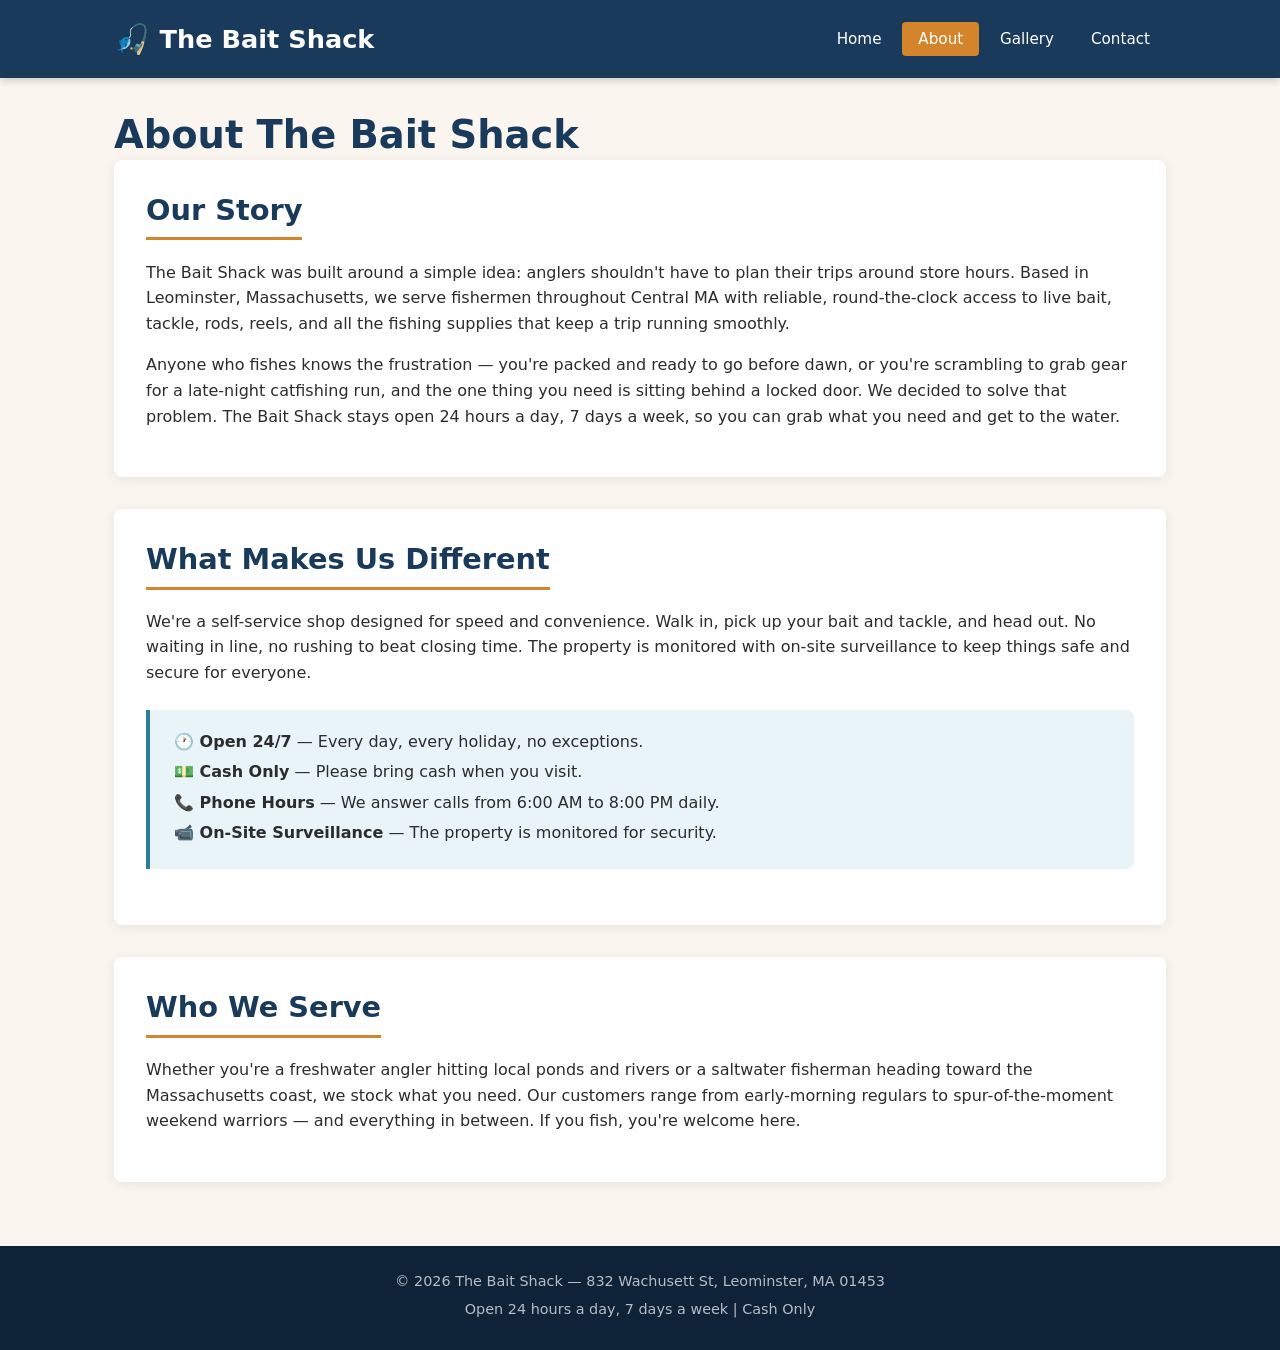
==== about.html @ 9daf9a94 "feat: initial site" ====
<!DOCTYPE html>
<html lang="en">
<head>
    <meta charset="UTF-8">
    <meta name="viewport" content="width=device-width, initial-scale=1.0">
    <meta name="description" content="Learn about The Bait Shack — a 24/7 self-service bait and tackle shop in Leominster, MA, built for anglers who need supplies on their schedule.">
    <title>About Us | The Bait Shack — Leominster, MA</title>
    <link rel="stylesheet" href="css/style.css">
</head>
<body>

    <header>
        <div class="header-inner">
            <a href="index.html" class="logo">
                <span>🎣</span> The Bait Shack
            </a>
            <nav>
                <ul>
                    <li><a href="index.html">Home</a></li>
                    <li><a href="about.html" class="active">About</a></li>
                    <li><a href="gallery.html">Gallery</a></li>
                    <li><a href="contact.html">Contact</a></li>
                </ul>
            </nav>
        </div>
    </header>

    <main>

        <h1>About The Bait Shack</h1>

        <section class="about-section">
            <h2>Our Story</h2>
            <p>
                The Bait Shack was built around a simple idea: anglers shouldn't have to plan their trips around
                store hours. Based in Leominster, Massachusetts, we serve fishermen throughout Central MA with
                reliable, round-the-clock access to live bait, tackle, rods, reels, and all the fishing supplies
                that keep a trip running smoothly.
            </p>
            <p>
                Anyone who fishes knows the frustration — you're packed and ready to go before dawn, or you're
                scrambling to grab gear for a late-night catfishing run, and the one thing you need is sitting
                behind a locked door. We decided to solve that problem. The Bait Shack stays open 24 hours a day,
                7 days a week, so you can grab what you need and get to the water.
            </p>
        </section>

        <section class="about-section">
            <h2>What Makes Us Different</h2>
            <p>
                We're a self-service shop designed for speed and convenience. Walk in, pick up your bait and
                tackle, and head out. No waiting in line, no rushing to beat closing time. The property is
                monitored with on-site surveillance to keep things safe and secure for everyone.
            </p>
            <div class="highlight-box">
                <p><strong>🕐 Open 24/7</strong> — Every day, every holiday, no exceptions.</p>
                <p><strong>💵 Cash Only</strong> — Please bring cash when you visit.</p>
                <p><strong>📞 Phone Hours</strong> — We answer calls from 6:00 AM to 8:00 PM daily.</p>
                <p><strong>📹 On-Site Surveillance</strong> — The property is monitored for security.</p>
            </div>
        </section>

        <section class="about-section">
            <h2>Who We Serve</h2>
            <p>
                Whether you're a freshwater angler hitting local ponds and rivers or a saltwater fisherman
                heading toward the Massachusetts coast, we stock what you need. Our customers range from
                early-morning regulars to spur-of-the-moment weekend warriors — and everything in between.
                If you fish, you're welcome here.
            </p>
        </section>

    </main>

    <footer>
        <p>&copy; 2026 The Bait Shack — 832 Wachusett St, Leominster, MA 01453</p>
        <p>Open 24 hours a day, 7 days a week | Cash Only</p>
    </footer>

</body>
</html>
---- css/style.css ----
/* ===== Reset & Base ===== */
*,
*::before,
*::after {
    margin: 0;
    padding: 0;
    box-sizing: border-box;
}

:root {
    --navy: #1a3a5c;
    --navy-dark: #0e2238;
    --sand: #f4e9d8;
    --sand-light: #faf6ef;
    --accent: #d4842a;
    --accent-hover: #b86d1e;
    --water: #2e7d9c;
    --water-light: #e8f4f8;
    --text: #2c2c2c;
    --text-light: #5a5a5a;
    --white: #ffffff;
    --shadow: 0 2px 12px rgba(0, 0, 0, 0.08);
    --shadow-hover: 0 4px 20px rgba(0, 0, 0, 0.14);
    --radius: 8px;
    --max-width: 1100px;
}

html {
    scroll-behavior: smooth;
}

body {
    font-family: "Segoe UI", system-ui, -apple-system, sans-serif;
    color: var(--text);
    background-color: var(--sand-light);
    line-height: 1.6;
    min-height: 100vh;
    display: flex;
    flex-direction: column;
}

/* ===== Typography ===== */
h1, h2, h3 {
    color: var(--navy);
    line-height: 1.3;
}

h1 {
    font-size: 2.4rem;
}

h2 {
    font-size: 1.8rem;
    margin-bottom: 1rem;
}

h3 {
    font-size: 1.25rem;
    margin-bottom: 0.5rem;
}

p {
    margin-bottom: 1rem;
    color: var(--text);
}

a {
    color: var(--water);
    text-decoration: none;
    transition: color 0.2s;
}

    a:hover {
        color: var(--accent);
    }

/* ===== Header & Navigation ===== */
header {
    background-color: var(--navy);
    color: var(--white);
    padding: 1rem 0;
    position: sticky;
    top: 0;
    z-index: 100;
    box-shadow: 0 2px 8px rgba(0, 0, 0, 0.2);
}

.header-inner {
    max-width: var(--max-width);
    margin: 0 auto;
    padding: 0 1.5rem;
    display: flex;
    align-items: center;
    justify-content: space-between;
    flex-wrap: wrap;
    gap: 1rem;
}

.logo {
    display: flex;
    align-items: center;
    gap: 0.6rem;
    font-size: 1.6rem;
    font-weight: 700;
    color: var(--white);
    text-decoration: none;
}

    .logo span {
        font-size: 1.8rem;
    }

nav ul {
    display: flex;
    list-style: none;
    gap: 0.3rem;
    flex-wrap: wrap;
}

nav a {
    color: var(--white);
    padding: 0.5rem 1rem;
    border-radius: 4px;
    font-weight: 500;
    font-size: 0.95rem;
    transition: background-color 0.2s, color 0.2s;
}

    nav a:hover,
    nav a.active {
        background-color: var(--accent);
        color: var(--white);
    }

/* ===== Main Content ===== */
main {
    flex: 1;
    max-width: var(--max-width);
    margin: 0 auto;
    padding: 2rem 1.5rem;
    width: 100%;
}

/* ===== Hero Section ===== */
.hero {
    background: linear-gradient(135deg, var(--navy) 0%, #1e5275 60%, var(--water) 100%);
    color: var(--white);
    text-align: center;
    padding: 4rem 1.5rem;
    border-radius: var(--radius);
    margin-bottom: 2.5rem;
    position: relative;
    overflow: hidden;
}

    .hero::before {
        content: "";
        position: absolute;
        inset: 0;
        background: repeating-linear-gradient( 180deg, transparent, transparent 4px, rgba(255, 255, 255, 0.03) 4px, rgba(255, 255, 255, 0.03) 6px );
        pointer-events: none;
    }

    .hero h1 {
        color: var(--white);
        font-size: 2.8rem;
        margin-bottom: 0.8rem;
    }

    .hero p {
        color: rgba(255, 255, 255, 0.9);
        font-size: 1.2rem;
        max-width: 600px;
        margin: 0 auto 1.5rem;
    }

.btn {
    display: inline-block;
    background-color: var(--accent);
    color: var(--white);
    padding: 0.75rem 2rem;
    border-radius: 4px;
    font-weight: 600;
    font-size: 1rem;
    transition: background-color 0.2s, transform 0.15s;
    text-decoration: none;
}

    .btn:hover {
        background-color: var(--accent-hover);
        color: var(--white);
        transform: translateY(-1px);
    }

/* ===== Features / Cards ===== */
.features {
    display: grid;
    grid-template-columns: repeat(auto-fit, minmax(250px, 1fr));
    gap: 1.5rem;
    margin-bottom: 2.5rem;
}

.card {
    background: var(--white);
    border-radius: var(--radius);
    padding: 1.8rem;
    box-shadow: var(--shadow);
    text-align: center;
    transition: box-shadow 0.2s;
}

    .card:hover {
        box-shadow: var(--shadow-hover);
    }

    .card .icon {
        font-size: 2.5rem;
        margin-bottom: 0.8rem;
        display: block;
    }

    .card h3 {
        margin-bottom: 0.5rem;
    }

    .card p {
        color: var(--text-light);
        font-size: 0.95rem;
        margin-bottom: 0;
    }

/* ===== About Page ===== */
.about-section {
    background: var(--white);
    border-radius: var(--radius);
    padding: 2rem;
    box-shadow: var(--shadow);
    margin-bottom: 2rem;
}

    .about-section h2 {
        border-bottom: 3px solid var(--accent);
        padding-bottom: 0.5rem;
        margin-bottom: 1.2rem;
        display: inline-block;
    }

.highlight-box {
    background: var(--water-light);
    border-left: 4px solid var(--water);
    padding: 1.2rem 1.5rem;
    border-radius: 0 var(--radius) var(--radius) 0;
    margin: 1.5rem 0;
}

    .highlight-box p {
        margin-bottom: 0.3rem;
        font-weight: 500;
    }

/* ===== Gallery Page ===== */
.gallery-grid {
    display: grid;
    grid-template-columns: repeat(auto-fit, minmax(280px, 1fr));
    gap: 1.5rem;
}

.gallery-item {
    background: var(--white);
    border-radius: var(--radius);
    overflow: hidden;
    box-shadow: var(--shadow);
    transition: box-shadow 0.2s;
}

    .gallery-item:hover {
        box-shadow: var(--shadow-hover);
    }

    .gallery-item .img-placeholder {
        height: 220px;
        display: flex;
        align-items: center;
        justify-content: center;
        font-size: 3.5rem;
        position: relative;
    }

        .gallery-item .img-placeholder.night {
            background: linear-gradient(135deg, #1a2a3a, #2c3e50);
            color: #f0e68c;
        }

        .gallery-item .img-placeholder.water {
            background: linear-gradient(135deg, #2e7d9c, #5ba4c0);
            color: #fff;
        }

        .gallery-item .img-placeholder.tackle {
            background: linear-gradient(135deg, #5d4037, #8d6e63);
            color: #ffe0b2;
        }

        .gallery-item .img-placeholder.bait {
            background: linear-gradient(135deg, #3e5c3a, #6b8f5e);
            color: #f5f0e0;
        }

        .gallery-item .img-placeholder.shop {
            background: linear-gradient(135deg, #1a3a5c, #3a6080);
            color: #fff;
        }

        .gallery-item .img-placeholder.coast {
            background: linear-gradient(135deg, #4a6fa5, #87ceeb);
            color: #fff;
        }

    .gallery-item .caption {
        padding: 1rem;
        text-align: center;
        font-weight: 500;
        color: var(--navy);
    }

/* ===== Contact Page ===== */
.contact-grid {
    display: grid;
    grid-template-columns: 1fr 1fr;
    gap: 2rem;
}

.contact-info {
    background: var(--white);
    border-radius: var(--radius);
    padding: 2rem;
    box-shadow: var(--shadow);
}

    .contact-info h2 {
        margin-bottom: 1.2rem;
    }

.contact-detail {
    display: flex;
    align-items: flex-start;
    gap: 0.8rem;
    margin-bottom: 1.2rem;
}

    .contact-detail .detail-icon {
        font-size: 1.4rem;
        flex-shrink: 0;
        margin-top: 0.15rem;
    }

    .contact-detail strong {
        display: block;
        color: var(--navy);
        margin-bottom: 0.15rem;
    }

.hours-list {
    list-style: none;
    margin-top: 1rem;
}

    .hours-list li {
        padding: 0.4rem 0;
        border-bottom: 1px solid #eee;
        display: flex;
        justify-content: space-between;
        gap: 1rem;
    }

        .hours-list li:last-child {
            border-bottom: none;
        }

    .hours-list .day {
        font-weight: 600;
        color: var(--navy);
    }

.contact-form {
    background: var(--white);
    border-radius: var(--radius);
    padding: 2rem;
    box-shadow: var(--shadow);
}

.form-group {
    margin-bottom: 1.2rem;
}

    .form-group label {
        display: block;
        font-weight: 600;
        color: var(--navy);
        margin-bottom: 0.3rem;
    }

    .form-group input,
    .form-group textarea {
        width: 100%;
        padding: 0.7rem 0.9rem;
        border: 2px solid #dde;
        border-radius: 4px;
        font-family: inherit;
        font-size: 1rem;
        transition: border-color 0.2s;
    }

        .form-group input:focus,
        .form-group textarea:focus {
            outline: none;
            border-color: var(--water);
        }

    .form-group textarea {
        resize: vertical;
        min-height: 120px;
    }

.note-box {
    background: #fff8e1;
    border: 1px solid #ffcc02;
    border-radius: var(--radius);
    padding: 1rem;
    margin-top: 1.5rem;
    font-size: 0.9rem;
    color: #6d5e00;
}

/* ===== Footer ===== */
footer {
    background-color: var(--navy-dark);
    color: rgba(255, 255, 255, 0.8);
    text-align: center;
    padding: 1.5rem;
    font-size: 0.9rem;
    margin-top: auto;
}

    footer p {
        color: rgba(255, 255, 255, 0.7);
        margin-bottom: 0.3rem;
    }

/* ===== Responsive ===== */
@media (max-width: 768px) {
    .header-inner {
        flex-direction: column;
        align-items: flex-start;
    }

    nav ul {
        flex-direction: column;
        width: 100%;
    }

    nav a {
        display: block;
        padding: 0.6rem 1rem;
    }

    .hero {
        padding: 2.5rem 1rem;
    }

        .hero h1 {
            font-size: 2rem;
        }

        .hero p {
            font-size: 1rem;
        }

    .contact-grid {
        grid-template-columns: 1fr;
    }

    h1 {
        font-size: 1.9rem;
    }

    h2 {
        font-size: 1.5rem;
    }

    .about-section {
        padding: 1.5rem;
    }
}

@media (max-width: 480px) {
    .features {
        grid-template-columns: 1fr;
    }

    .gallery-grid {
        grid-template-columns: 1fr;
    }

    .hero h1 {
        font-size: 1.7rem;
    }
}
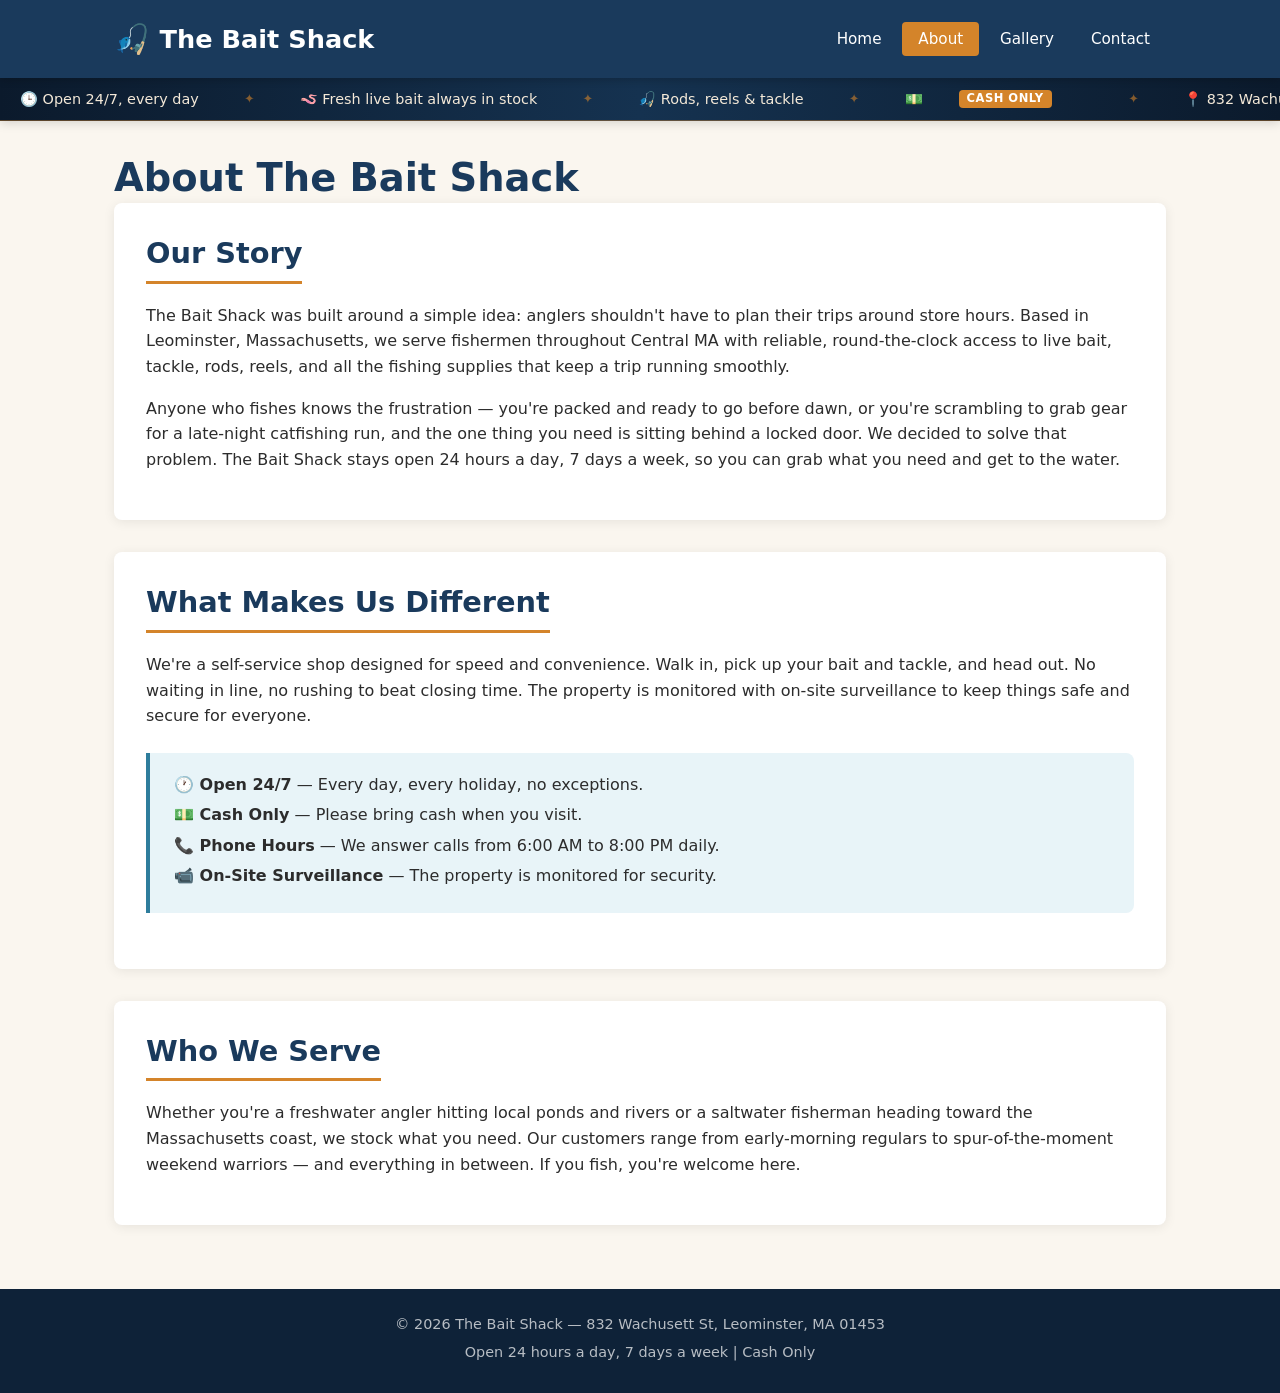
==== commit 5d77755e: "feat: add scrolling banner" ====
--- a/about.html
+++ b/about.html
@@ -1,6 +1,15 @@
 <!DOCTYPE html>
 <html lang="en">
 <head>
+    <!-- Google tag (gtag.js) -->
+    <script async src="https://www.googletagmanager.com/gtag/js?id=G-5HNP2Z6BK0"></script>
+    <script>
+        window.dataLayer = window.dataLayer || [];
+        function gtag() { dataLayer.push(arguments); }
+        gtag('js', new Date());
+
+        gtag('config', 'G-5HNP2Z6BK0');
+    </script>
     <meta charset="UTF-8">
     <meta name="viewport" content="width=device-width, initial-scale=1.0">
     <meta name="description" content="Learn about The Bait Shack — a 24/7 self-service bait and tackle shop in Leominster, MA, built for anglers who need supplies on their schedule.">
@@ -24,6 +33,34 @@
             </nav>
         </div>
     </header>
+
+    <!-- Scrolling Announcement Banner -->
+    <div class="scrolling-banner" role="marquee" aria-label="Site announcements" aria-live="off">
+        <div class="scrolling-banner__inner">
+            <div class="scrolling-banner__track">
+                <!-- Content Strip A -->
+                <p class="scrolling-banner__group">
+                    🕒 Open 24/7, every day &nbsp;<span class="banner-separator" aria-hidden="true">✦</span>&nbsp; 🪱
+                    Fresh live bait always in stock &nbsp;<span class="banner-separator"
+                        aria-hidden="true">✦</span>&nbsp; 🎣 Rods, reels &amp; tackle &nbsp;<span
+                        class="banner-separator" aria-hidden="true">✦</span>&nbsp; 💵 <span class="banner-badge">Cash
+                        Only</span> &nbsp;<span class="banner-separator" aria-hidden="true">✦</span>&nbsp; 📍 832
+                    Wachusett St, Leominster MA &nbsp;<span class="banner-separator" aria-hidden="true">✦</span>&nbsp;
+                    📞 Phone hours 6 AM – 8 PM &nbsp;<span class="banner-separator" aria-hidden="true">✦</span>&nbsp;
+                </p>
+                <!-- Content Strip B (duplicate for seamless looping) -->
+                <p class="scrolling-banner__group" aria-hidden="true">
+                    🕒 Open 24/7, every day &nbsp;<span class="banner-separator" aria-hidden="true">✦</span>&nbsp; 🪱
+                    Fresh live bait always in stock &nbsp;<span class="banner-separator"
+                        aria-hidden="true">✦</span>&nbsp; 🎣 Rods, reels &amp; tackle &nbsp;<span
+                        class="banner-separator" aria-hidden="true">✦</span>&nbsp; 💵 <span class="banner-badge">Cash
+                        Only</span> &nbsp;<span class="banner-separator" aria-hidden="true">✦</span>&nbsp; 📍 832
+                    Wachusett St, Leominster MA &nbsp;<span class="banner-separator" aria-hidden="true">✦</span>&nbsp;
+                    📞 Phone hours 6 AM – 8 PM &nbsp;<span class="banner-separator" aria-hidden="true">✦</span>&nbsp;
+                </p>
+            </div><!-- /.scrolling-banner__track -->
+        </div><!-- /.scrolling-banner__inner -->
+    </div><!-- /.scrolling-banner -->
 
     <main>
 
--- a/css/style.css
+++ b/css/style.css
@@ -258,70 +258,356 @@
         font-weight: 500;
     }
 
-/* ===== Gallery Page ===== */
-.gallery-grid {
-    display: grid;
-    grid-template-columns: repeat(auto-fit, minmax(280px, 1fr));
+/* ===== 3D Cover Flow Gallery ===== */
+.gallery-section {
+    position: relative;
+    padding: 1rem 0 2rem;
+    overflow: hidden;
+}
+
+.gallery-container {
+    position: relative;
+    width: 100%;
+    max-width: 1050px;
+    margin: 0 auto;
+    padding: 1rem 0;
+    perspective: 1200px;
+}
+
+.swiper {
+    width: 100%;
+    padding-top: 20px;
+    padding-bottom: 40px;
+    overflow: visible;
+}
+
+.swiper-slide {
+    background-position: center;
+    background-size: cover;
+    width: 300px;
+    height: 390px;
+    border-radius: 16px;
+    position: relative;
+    transition: transform 0.4s ease, opacity 0.4s ease, box-shadow 0.4s ease;
+    opacity: 0.45;
+    cursor: pointer;
+    user-select: none;
+    will-change: transform, opacity;
+}
+
+@media (max-width: 480px) {
+    .swiper-slide {
+        width: 270px;
+        height: 360px;
+    }
+}
+
+@media (min-width: 768px) {
+    .swiper-slide {
+        width: 440px;
+        height: 500px;
+    }
+}
+
+/* Slide card & image */
+.slide-card {
+    width: 100%;
+    height: 100%;
+    border-radius: 16px;
+    overflow: hidden;
+    position: relative;
+    background-color: var(--navy-dark);
+    box-shadow: 0 10px 25px rgba(0, 0, 0, 0.2);
+    transition: transform 0.3s ease, box-shadow 0.3s ease;
+}
+
+.slide-card img {
+    width: 100%;
+    height: 100%;
+    object-fit: cover;
+    display: block;
+    transition: transform 0.5s ease;
+}
+
+/* Active slide styling: centered, largest, fully opaque, accent glow */
+.swiper-slide-active {
+    opacity: 1 !important;
+    z-index: 10;
+}
+
+.swiper-slide-active .slide-card {
+    box-shadow: 0 20px 40px rgba(0, 0, 0, 0.35), 0 0 0 3px var(--accent);
+}
+
+.swiper-slide-active:hover .slide-card img {
+    transform: scale(1.05);
+}
+
+/* Adjacent preview slides: scaled down, semi-transparent (40-50% opacity) */
+.swiper-slide-prev,
+.swiper-slide-next {
+    opacity: 0.45 !important;
+    filter: brightness(0.9);
+}
+
+/* Non-active slide overlay hint on hover */
+.swiper-slide:not(.swiper-slide-active):hover {
+    opacity: 0.75 !important;
+}
+
+/* Dynamic slide caption overlay */
+.slide-caption {
+    position: absolute;
+    bottom: 0;
+    left: 0;
+    right: 0;
+    padding: 2.5rem 1.25rem 1.25rem;
+    background: linear-gradient(to top, rgba(14, 34, 56, 0.95) 0%, rgba(14, 34, 56, 0.6) 60%, transparent 100%);
+    color: var(--white);
+    transform: translateY(10px);
+    opacity: 0;
+    transition: transform 0.3s ease, opacity 0.3s ease;
+}
+
+.swiper-slide-active .slide-caption {
+    transform: translateY(0);
+    opacity: 1;
+}
+
+.slide-tag {
+    display: inline-block;
+    background-color: var(--accent);
+    color: var(--white);
+    font-size: 0.75rem;
+    font-weight: 700;
+    text-transform: uppercase;
+    letter-spacing: 0.5px;
+    padding: 0.2rem 0.6rem;
+    border-radius: 20px;
+    margin-bottom: 0.4rem;
+}
+
+.slide-caption h3 {
+    color: var(--white);
+    font-size: 1.25rem;
+    margin-bottom: 0.2rem;
+}
+
+.slide-caption p {
+    color: var(--sand);
+    font-size: 0.9rem;
+    margin-bottom: 0;
+    opacity: 0.9;
+}
+
+.click-hint {
+    display: inline-flex;
+    align-items: center;
+    gap: 0.3rem;
+    font-size: 0.75rem;
+    color: var(--water-light);
+    margin-top: 0.4rem;
+    font-weight: 500;
+}
+
+/* Custom Navigation Buttons */
+.carousel-btn {
+    position: absolute;
+    top: 50%;
+    transform: translateY(-50%);
+    width: 48px;
+    height: 48px;
+    border-radius: 50%;
+    background: rgba(26, 58, 92, 0.88);
+    color: var(--white);
+    border: 2px solid rgba(255, 255, 255, 0.25);
+    display: flex;
+    align-items: center;
+    justify-content: center;
+    cursor: pointer;
+    z-index: 30;
+    transition: all 0.25s ease;
+    backdrop-filter: blur(6px);
+    box-shadow: 0 4px 12px rgba(0, 0, 0, 0.2);
+}
+
+.carousel-btn:hover {
+    background: var(--accent);
+    border-color: var(--accent);
+    transform: translateY(-50%) scale(1.1);
+    box-shadow: 0 6px 18px rgba(212, 132, 42, 0.4);
+}
+
+.carousel-btn.prev-btn {
+    left: 10px;
+}
+
+.carousel-btn.next-btn {
+    right: 10px;
+}
+
+@media (max-width: 480px) {
+    .carousel-btn {
+        width: 40px;
+        height: 40px;
+    }
+    .carousel-btn.prev-btn {
+        left: 4px;
+    }
+    .carousel-btn.next-btn {
+        right: 4px;
+    }
+}
+
+@media (min-width: 1024px) {
+    .carousel-btn.prev-btn {
+        left: -15px;
+    }
+    .carousel-btn.next-btn {
+        right: -15px;
+    }
+}
+
+/* Toolbar: Pagination dots & Autoplay Control */
+.carousel-toolbar {
+    display: flex;
+    align-items: center;
+    justify-content: center;
     gap: 1.5rem;
-}
-
-.gallery-item {
-    background: var(--white);
-    border-radius: var(--radius);
+    margin-top: 1.5rem;
+    flex-wrap: wrap;
+}
+
+.swiper-pagination {
+    position: relative !important;
+    bottom: auto !important;
+    left: auto !important;
+    width: auto !important;
+    display: flex;
+    align-items: center;
+    gap: 0.5rem;
+}
+
+.swiper-pagination-bullet {
+    width: 12px;
+    height: 12px;
+    background: var(--navy);
+    opacity: 0.3;
+    transition: all 0.3s ease;
+    border-radius: 6px;
+    margin: 0 !important;
+    cursor: pointer;
+}
+
+.swiper-pagination-bullet-active {
+    opacity: 1;
+    width: 32px;
+    background: var(--accent);
+    box-shadow: 0 2px 8px rgba(212, 132, 42, 0.5);
+}
+
+/* Autoplay toggle button */
+.autoplay-toggle {
+    background: var(--navy);
+    color: var(--white);
+    border: none;
+    padding: 0.45rem 1rem;
+    border-radius: 20px;
+    font-size: 0.85rem;
+    font-weight: 600;
+    cursor: pointer;
+    display: flex;
+    align-items: center;
+    gap: 0.4rem;
+    transition: background-color 0.2s ease, transform 0.15s ease;
+    box-shadow: 0 2px 8px rgba(0, 0, 0, 0.1);
+}
+
+.autoplay-toggle:hover {
+    background: var(--water);
+    transform: translateY(-1px);
+}
+
+/* Lightbox Modal */
+.lightbox-modal {
+    position: fixed;
+    inset: 0;
+    z-index: 1000;
+    background: rgba(14, 34, 56, 0.94);
+    backdrop-filter: blur(10px);
+    display: flex;
+    align-items: center;
+    justify-content: center;
+    padding: 2rem;
+    opacity: 0;
+    pointer-events: none;
+    transition: opacity 0.3s ease;
+}
+
+.lightbox-modal.active {
+    opacity: 1;
+    pointer-events: auto;
+}
+
+.lightbox-content {
+    max-width: 90vw;
+    max-height: 85vh;
+    position: relative;
+    border-radius: 12px;
     overflow: hidden;
-    box-shadow: var(--shadow);
-    transition: box-shadow 0.2s;
-}
-
-    .gallery-item:hover {
-        box-shadow: var(--shadow-hover);
-    }
-
-    .gallery-item .img-placeholder {
-        height: 220px;
-        display: flex;
-        align-items: center;
-        justify-content: center;
-        font-size: 3.5rem;
-        position: relative;
-    }
-
-        .gallery-item .img-placeholder.night {
-            background: linear-gradient(135deg, #1a2a3a, #2c3e50);
-            color: #f0e68c;
-        }
-
-        .gallery-item .img-placeholder.water {
-            background: linear-gradient(135deg, #2e7d9c, #5ba4c0);
-            color: #fff;
-        }
-
-        .gallery-item .img-placeholder.tackle {
-            background: linear-gradient(135deg, #5d4037, #8d6e63);
-            color: #ffe0b2;
-        }
-
-        .gallery-item .img-placeholder.bait {
-            background: linear-gradient(135deg, #3e5c3a, #6b8f5e);
-            color: #f5f0e0;
-        }
-
-        .gallery-item .img-placeholder.shop {
-            background: linear-gradient(135deg, #1a3a5c, #3a6080);
-            color: #fff;
-        }
-
-        .gallery-item .img-placeholder.coast {
-            background: linear-gradient(135deg, #4a6fa5, #87ceeb);
-            color: #fff;
-        }
-
-    .gallery-item .caption {
-        padding: 1rem;
-        text-align: center;
-        font-weight: 500;
-        color: var(--navy);
-    }
+    box-shadow: 0 25px 50px rgba(0, 0, 0, 0.5);
+    background: var(--navy-dark);
+}
+
+.lightbox-content img {
+    max-width: 100%;
+    max-height: 75vh;
+    display: block;
+    object-fit: contain;
+    margin: 0 auto;
+}
+
+.lightbox-caption {
+    background: var(--navy-dark);
+    color: var(--white);
+    padding: 1rem 1.5rem;
+    text-align: center;
+}
+
+.lightbox-caption h3 {
+    color: var(--sand);
+    margin-bottom: 0.2rem;
+}
+
+.lightbox-caption p {
+    color: rgba(255, 255, 255, 0.8);
+    font-size: 0.9rem;
+    margin-bottom: 0;
+}
+
+.lightbox-close {
+    position: absolute;
+    top: 1.2rem;
+    right: 1.2rem;
+    width: 44px;
+    height: 44px;
+    border-radius: 50%;
+    background: rgba(255, 255, 255, 0.2);
+    color: var(--white);
+    border: none;
+    font-size: 1.8rem;
+    line-height: 1;
+    cursor: pointer;
+    display: flex;
+    align-items: center;
+    justify-content: center;
+    z-index: 1010;
+    transition: background 0.2s ease;
+}
+
+.lightbox-close:hover {
+    background: var(--accent);
+}
 
 /* ===== Contact Page ===== */
 .contact-grid {
@@ -449,19 +735,39 @@
 
 /* ===== Responsive ===== */
 @media (max-width: 768px) {
+    header {
+        padding: 0.6rem 0;
+    }
+
     .header-inner {
-        flex-direction: column;
-        align-items: flex-start;
+        flex-direction: row;
+        justify-content: space-between;
+        align-items: center;
+        padding: 0 0.8rem;
+        gap: 0.5rem;
+    }
+
+    .logo {
+        font-size: 1.25rem;
+        gap: 0.4rem;
+        white-space: nowrap;
+    }
+
+    .logo span {
+        font-size: 1.35rem;
     }
 
     nav ul {
-        flex-direction: column;
-        width: 100%;
+        flex-direction: row;
+        width: auto;
+        gap: 0.25rem;
     }
 
     nav a {
-        display: block;
-        padding: 0.6rem 1rem;
+        display: inline-block;
+        padding: 0.35rem 0.55rem;
+        font-size: 0.85rem;
+        white-space: nowrap;
     }
 
     .hero {
@@ -494,6 +800,29 @@
 }
 
 @media (max-width: 480px) {
+    .header-inner {
+        padding: 0 0.5rem;
+        gap: 0.3rem;
+    }
+
+    .logo {
+        font-size: 1.1rem;
+        gap: 0.3rem;
+    }
+
+    .logo span {
+        font-size: 1.2rem;
+    }
+
+    nav ul {
+        gap: 0.15rem;
+    }
+
+    nav a {
+        padding: 0.3rem 0.45rem;
+        font-size: 0.8rem;
+    }
+
     .features {
         grid-template-columns: 1fr;
     }
@@ -506,3 +835,161 @@
         font-size: 1.7rem;
     }
 }
+
+@media (max-width: 360px) {
+    .header-inner {
+        justify-content: center;
+    }
+}
+
+/* ==========================================================================
+   Scrolling Banner Component (Designer / Front-End Spec Implementation)
+   ========================================================================== */
+
+.scrolling-banner {
+    position: relative;
+    width: 100%;
+    overflow: hidden;
+    background: linear-gradient(90deg, #0b1a2c 0%, #153250 50%, #0b1a2c 100%);
+    border-bottom: 1px solid rgba(212, 132, 42, 0.4);
+    color: var(--white);
+    font-size: 0.9rem;
+    font-weight: 500;
+    z-index: 90;
+    box-shadow: 0 2px 10px rgba(0, 0, 0, 0.15);
+}
+
+.scrolling-banner__inner {
+    display: flex;
+    align-items: center;
+    position: relative;
+    width: 100%;
+}
+
+.scrolling-banner__track {
+    display: flex;
+    width: max-content;
+    will-change: transform;
+    animation: scrolling-banner-loop 32s linear infinite;
+}
+
+/* Pause on Hover & Focus (Req 4) */
+.scrolling-banner:hover .scrolling-banner__track,
+.scrolling-banner:focus-within .scrolling-banner__track,
+.scrolling-banner.is-paused .scrolling-banner__track {
+    animation-play-state: paused;
+}
+
+.scrolling-banner__group {
+    display: flex;
+    align-items: center;
+    gap: 2.25rem;
+    padding: 0.6rem 1.25rem;
+    white-space: nowrap;
+    flex-shrink: 0;
+    margin: 0;
+    color: #f4e9d8;
+}
+
+/* Banner Items & Elements (Req 2 & 5) */
+.banner-item {
+    display: inline-flex;
+    align-items: center;
+    gap: 0.5rem;
+    color: #f4e9d8;
+    text-decoration: none;
+    transition: color 0.2s ease, opacity 0.2s ease;
+}
+
+a.banner-item:hover,
+a.banner-item:focus-visible {
+    color: #ffd166;
+    text-decoration: underline;
+    text-underline-offset: 3px;
+}
+
+.banner-item:focus-visible {
+    outline: 2px solid var(--accent);
+    outline-offset: 2px;
+    border-radius: 2px;
+}
+
+.banner-badge {
+    display: inline-block;
+    background-color: var(--accent);
+    color: var(--white);
+    font-size: 0.72rem;
+    font-weight: 700;
+    text-transform: uppercase;
+    letter-spacing: 0.5px;
+    padding: 0.15rem 0.5rem;
+    border-radius: 4px;
+    line-height: 1.2;
+}
+
+.banner-badge--alt {
+    background-color: var(--water);
+}
+
+.banner-icon {
+    font-size: 1.1rem;
+    line-height: 1;
+    display: inline-block;
+}
+
+.banner-separator {
+    color: rgba(212, 132, 42, 0.6);
+    font-size: 0.8rem;
+    user-select: none;
+}
+
+/* Animation Keyframes (Req 7) */
+@keyframes scrolling-banner-loop {
+    0% {
+        transform: translate3d(0, 0, 0);
+    }
+    100% {
+        transform: translate3d(-50%, 0, 0);
+    }
+}
+
+/* Responsive Styles (Req 1) */
+@media (max-width: 768px) {
+    .scrolling-banner {
+        font-size: 0.82rem;
+    }
+    
+    .scrolling-banner__group {
+        gap: 1.5rem;
+        padding: 0.45rem 0.85rem;
+    }
+
+    .banner-badge {
+        font-size: 0.68rem;
+        padding: 0.1rem 0.4rem;
+    }
+}
+
+/* Reduced Motion Accessibility Fallback (Req 6) */
+@media (prefers-reduced-motion: reduce) {
+    .scrolling-banner__track {
+        animation: none !important;
+        transform: none !important;
+        width: 100%;
+        justify-content: center;
+        overflow-x: auto;
+    }
+    
+    .scrolling-banner__group[aria-hidden="true"] {
+        display: none !important;
+    }
+
+    .scrolling-banner__group {
+        width: 100%;
+        justify-content: center;
+        white-space: normal;
+        flex-wrap: wrap;
+        padding: 0.5rem 1rem;
+    }
+}
+
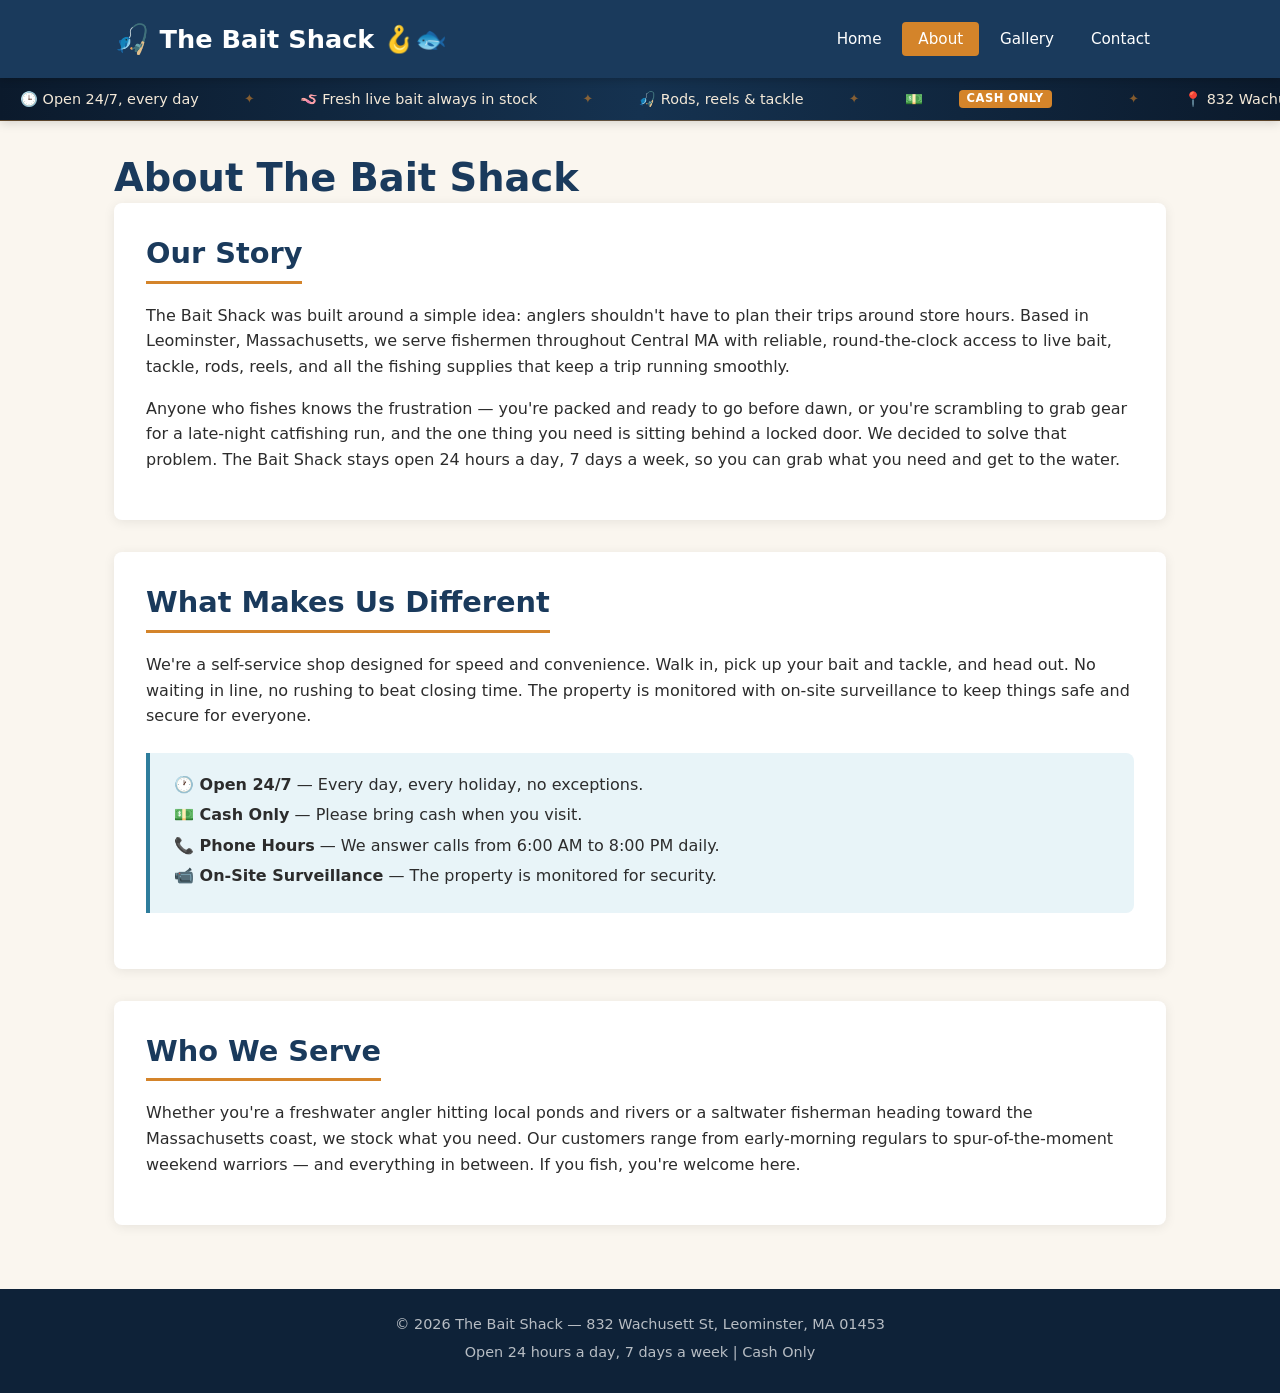
==== commit 6feda338: "feat: add more theme emojis" ====
--- a/about.html
+++ b/about.html
@@ -21,7 +21,7 @@
     <header>
         <div class="header-inner">
             <a href="index.html" class="logo">
-                <span>🎣</span> The Bait Shack
+                <span>🎣</span> The Bait Shack 🪝🐟
             </a>
             <nav>
                 <ul>
